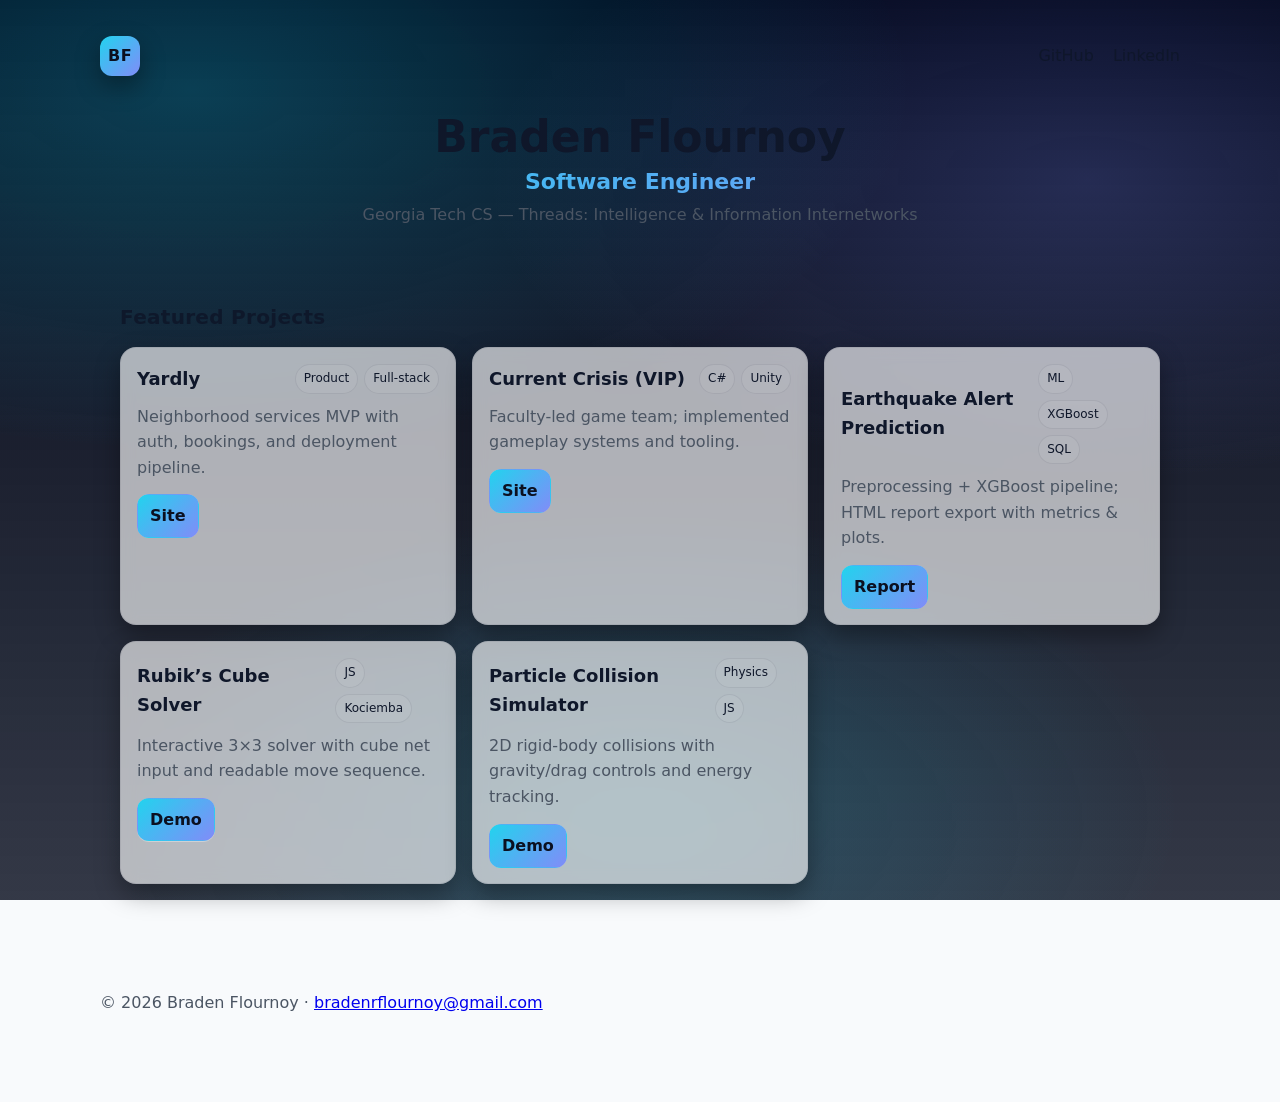
==== index.html @ 8c4d8ef6 "Update index.html" ====
<!doctype html>
<html lang="en">
<head>
  <meta charset="utf-8" />
  <meta name="viewport" content="width=device-width, initial-scale=1" />
  <title>Braden Flournoy — Portfolio</title>
  <meta name="description" content="Braden Flournoy · Georgia Tech CS — Projects and links." />
  <link rel="stylesheet" href="style.css" />
  <link rel="icon" href="data:image/svg+xml,%3Csvg xmlns='http://www.w3.org/2000/svg' width='64' height='64'%3E%3Ccircle cx='32' cy='32' r='30' fill='%230ea5e9'/%3E%3Ctext x='32' y='38' text-anchor='middle' font-size='28' fill='white' font-family='system-ui,sans-serif'%3EB%3C/text%3E%3C/svg%3E">
</head>
<body>
  <div class="bg"></div>
  <header class="site-header container">
    <nav class="nav">
      <a class="brand" href="/">BF</a>
      <div class="nav-links">
        <a href="https://github.com/bradenrflournoy" class="link">GitHub</a>
        <a href="https://linkedin.com/in/bradenrflournoy" class="link">LinkedIn</a>
      </div>
    </nav>

    <section class="hero">
      <h1 class="title">
        Braden Flournoy
        <span class="grad">Software Engineer</span>
      </h1>
      <p class="subtitle">Georgia Tech CS — Threads: Intelligence &amp; Information Internetworks</p>
      <!-- CTA removed per request -->
    </section>
  </header>

  <main class="container" id="projects">
    <h2 class="section-title">Featured Projects</h2>

    <section class="grid">
      <!-- 1) Yardly -->
      <article class="card">
        <div class="card-top">
          <h3 class="card-title">Yardly</h3>
          <div class="tags">
            <span class="tag">Product</span>
            <span class="tag">Full-stack</span>
          </div>
        </div>
        <p class="card-desc">Neighborhood services MVP with auth, bookings, and deployment pipeline.</p>
        <div class="card-actions">
          <a class="btn small primary" href="https://yardlyapp.com/" target="_blank" rel="noopener">Site</a>
        </div>
      </article>

      <!-- 2) Current Crisis (VIP) -->
      <article class="card">
        <div class="card-top">
          <h3 class="card-title">Current Crisis (VIP)</h3>
          <div class="tags">
            <span class="tag">C#</span>
            <span class="tag">Unity</span>
          </div>
        </div>
        <p class="card-desc">Faculty-led game team; implemented gameplay systems and tooling.</p>
        <div class="card-actions">
          <a class="btn small primary" href="https://currentcrisis.net/" target="_blank" rel="noopener">Site</a>
        </div>
      </article>

      <!-- 3) ML Project (Earthquake Alerts) -->
      <article class="card">
        <div class="card-top">
          <h3 class="card-title">Earthquake Alert Prediction</h3>
          <div class="tags">
            <span class="tag">ML</span>
            <span class="tag">XGBoost</span>
            <span class="tag">SQL</span>
          </div>
        </div>
        <p class="card-desc">Preprocessing + XGBoost pipeline; HTML report export with metrics & plots.</p>
        <div class="card-actions">
          <!-- Update this path if your report is at /exports/analysis.html -->
          <a class="btn small primary" href="analysis.html" target="_blank" rel="noopener">Report</a>
        </div>
      </article>

      <!-- 4) Rubik’s Cube Solver -->
      <article class="card">
        <div class="card-top">
          <h3 class="card-title">Rubik’s Cube Solver</h3>
          <div class="tags">
            <span class="tag">JS</span>
            <span class="tag">Kociemba</span>
          </div>
        </div>
        <p class="card-desc">Interactive 3×3 solver with cube net input and readable move sequence.</p>
        <div class="card-actions">
          <!-- If hosted as a separate Pages project, switch to https://YOUR_USERNAME.github.io/rubiks-cube-solver/ -->
          <a class="btn small primary" href="rubiks-cube-solver/" target="_blank" rel="noopener">Demo</a>
        </div>
      </article>

      <!-- 5) Particle Collision Simulator -->
      <article class="card">
        <div class="card-top">
          <h3 class="card-title">Particle Collision Simulator</h3>
          <div class="tags">
            <span class="tag">Physics</span>
            <span class="tag">JS</span>
          </div>
        </div>
        <p class="card-desc">2D rigid-body collisions with gravity/drag controls and energy tracking.</p>
        <div class="card-actions">
          <!-- If hosted as separate Pages project, switch to https://YOUR_USERNAME.github.io/collision-simulator/ -->
          <a class="btn small primary" href="collision-simulator/" target="_blank" rel="noopener">Demo</a>
        </div>
      </article>
    </section>
  </main>

  <footer class="site-footer container">
    <p>© <span id="y"></span> Braden Flournoy · <a class="link" href="mailto:bradenrflournoy@gmail.com">bradenrflournoy@gmail.com</a></p>
  </footer>

  <script>
    document.getElementById('y').textContent = new Date().getFullYear();
  </script>
</body>
</html>
---- style.css ----
/* ====== Base & Theme ====== */
:root{
  --bg: #0b1020;
  --fg: #e5e7eb;
  --muted: #9aa3b2;
  --card: rgba(255,255,255,0.06);
  --stroke: rgba(255,255,255,0.12);
  --brand: #22d3ee;   /* cyan-400 */
  --brand-2: #818cf8; /* indigo-400 */
  --radius: 16px;
  --shadow: 0 10px 25px rgba(0,0,0,0.35);
  --blur: saturate(1.1) blur(8px);
}
@media (prefers-color-scheme: light){
  :root{
    --bg: #f8fafc;
    --fg: #0f172a;
    --muted: #4b5563;
    --card: rgba(255,255,255,0.65);
    --stroke: rgba(15,23,42,0.08);
  }
}

*{ box-sizing: border-box; }
html,body{ height: 100%; }
body{
  margin:0;
  color:var(--fg);
  font: 16px/1.6 ui-sans-serif, system-ui, -apple-system, Segoe UI, Roboto, "Helvetica Neue", Arial, "Noto Sans", "Apple Color Emoji", "Segoe UI Emoji", "Segoe UI Symbol";
  background: var(--bg);
}

/* ====== Background gradient / orbs ====== */
.bg{
  position: fixed; inset:0; z-index:-1;
  background:
    radial-gradient(1200px 600px at 15% 10%, rgba(34,211,238,.25), transparent 60%),
    radial-gradient(1000px 500px at 85% 20%, rgba(129,140,248,.22), transparent 60%),
    radial-gradient(900px 500px at 50% 90%, rgba(34,211,238,.18), transparent 60%),
    linear-gradient(180deg, rgba(2,6,23,1) 0%, rgba(2,8,23,.8) 100%);
  filter: saturate(1.1);
}
@media (prefers-reduced-motion: no-preference){
  .bg{ animation: float 18s ease-in-out infinite alternate; }
  @keyframes float{
    0%{ filter: saturate(1.0) hue-rotate(0deg); }
    100%{ filter: saturate(1.2) hue-rotate(10deg); }
  }
}

/* ====== Layout ====== */
.container{ max-width: 1080px; margin: 0 auto; padding: 0 20px; }
.site-header{ padding: 36px 0 20px; }
.site-footer{ padding: 40px 0 70px; color: var(--muted); }

/* ====== Nav ====== */
.nav{ display:flex; align-items:center; justify-content:space-between; gap:12px; }
.brand{
  display:inline-grid; place-items:center;
  width:40px; height:40px; border-radius:12px;
  color:#0b1020; background: linear-gradient(135deg,var(--brand),var(--brand-2));
  font-weight:700; text-decoration:none; letter-spacing:0.5px;
  box-shadow: var(--shadow);
}
.nav .link{ color:var(--fg); text-decoration:none; opacity:.9; margin-left:14px; }
.nav .link:hover{ opacity:1; text-decoration:underline; }

/* ====== Hero ====== */
.hero{ text-align:center; padding: 36px 0 16px; }
.title{ font-size: clamp(28px, 4vw, 44px); margin: 0 0 8px; line-height: 1.15; }
.grad{
  display:block;
  font-size: clamp(18px, 2.4vw, 22px);
  background: linear-gradient(90deg, var(--brand), var(--brand-2));
  -webkit-background-clip: text; background-clip: text; color: transparent;
  margin-top: 6px;
}
.subtitle{ color: var(--muted); margin: 8px 0 16px; }
.cta{ display:flex; gap:12px; justify-content:center; flex-wrap:wrap; }

/* ====== Buttons ====== */
.btn{
  --pad: 11px 14px;
  display:inline-block; padding: var(--pad);
  border-radius: 12px; text-decoration:none; font-weight:600;
  transition: transform .16s ease, background .2s ease, border-color .2s ease;
  border:1px solid var(--stroke); color:var(--fg);
  background: rgba(255,255,255,0.04); backdrop-filter: var(--blur);
}
.btn:hover{ transform: translateY(-1px); }
.btn:active{ transform: translateY(0); }
.btn.primary{
  color:#0b1020;
  background: linear-gradient(135deg,var(--brand),var(--brand-2));
  border-color: transparent;
}
.btn.ghost{ background: transparent; }
.btn.small{ --pad: 8px 12px; font-weight:600; }

/* ====== Section Title ====== */
.section-title{ font-size: 20px; letter-spacing:.3px; opacity:.9; margin: 22px 0 14px; }

/* ====== Grid & Cards ====== */
.grid{
  display:grid;
  grid-template-columns: repeat(auto-fit, minmax(260px, 1fr));
  gap: 16px; padding-bottom: 50px;
}
.card{
  border:1px solid var(--stroke);
  background: var(--card);
  border-radius: var(--radius);
  padding: 16px;
  box-shadow: var(--shadow);
  backdrop-filter: var(--blur);
  transform: translateZ(0); /* hint for smoother hover */
  transition: transform .16s ease, box-shadow .2s ease, border-color .2s ease;
}
.card:hover{ transform: translateY(-3px); border-color: rgba(255,255,255,.22); }
.card-top{ display:flex; align-items:center; justify-content:space-between; gap:10px; }
.card-title{ margin:0; font-size: 18px; }
.card-desc{ margin: 10px 0 14px; color: var(--muted); }
.card-actions{ display:flex; gap:10px; flex-wrap:wrap; }

.tags{ display:flex; gap:6px; flex-wrap:wrap; }
.tag{
  font-size:12px; padding:4px 8px; border-radius:999px;
  color: var(--fg);
  border:1px solid var(--stroke);
  background: rgba(255,255,255,0.05);
}

/* ====== Small screens ====== */
@media (max-width: 560px){
  .nav .link{ margin-left:10px; }
  .card{ padding:14px; }
}

/* ====== Accessibility niceties ====== */
@media (prefers-reduced-motion: reduce){
  *{ transition: none !important; animation: none !important; }
}
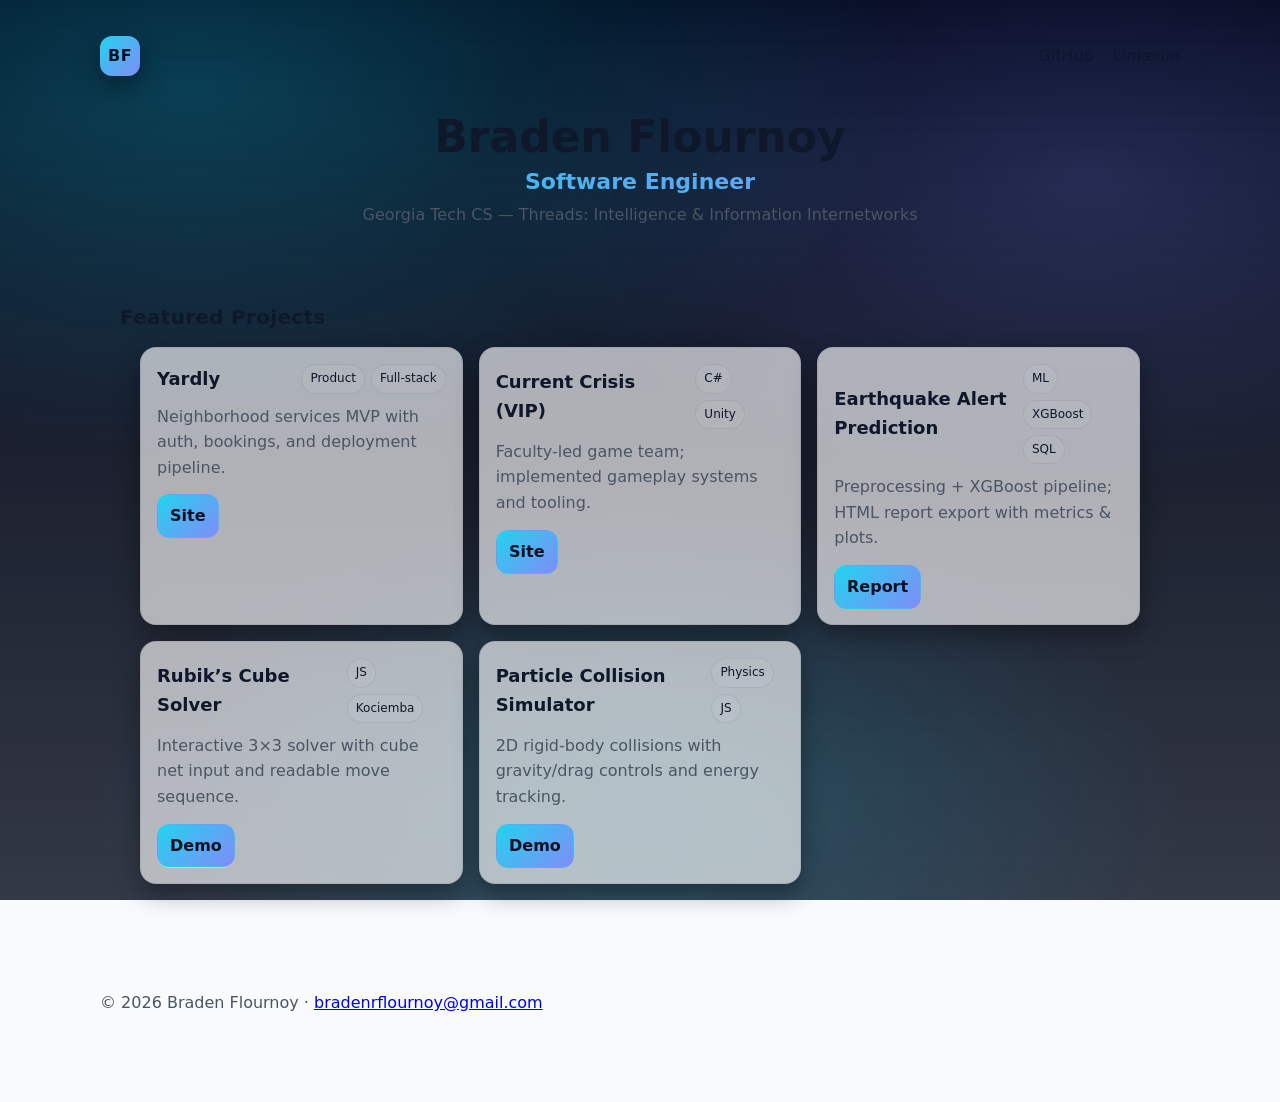
==== commit eb331a74: "Update index.html" ====
--- a/index.html
+++ b/index.html
@@ -25,7 +25,6 @@
         <span class="grad">Software Engineer</span>
       </h1>
       <p class="subtitle">Georgia Tech CS — Threads: Intelligence &amp; Information Internetworks</p>
-      <!-- CTA removed per request -->
     </section>
   </header>
 
@@ -75,8 +74,7 @@
         </div>
         <p class="card-desc">Preprocessing + XGBoost pipeline; HTML report export with metrics & plots.</p>
         <div class="card-actions">
-          <!-- Update this path if your report is at /exports/analysis.html -->
-          <a class="btn small primary" href="analysis.html" target="_blank" rel="noopener">Report</a>
+          <a class="btn small primary" href="earthquake-alert-prediction/exports/analysis.html" target="_blank" rel="noopener">Report</a>
         </div>
       </article>
 
@@ -91,7 +89,6 @@
         </div>
         <p class="card-desc">Interactive 3×3 solver with cube net input and readable move sequence.</p>
         <div class="card-actions">
-          <!-- If hosted as a separate Pages project, switch to https://YOUR_USERNAME.github.io/rubiks-cube-solver/ -->
           <a class="btn small primary" href="rubiks-cube-solver/" target="_blank" rel="noopener">Demo</a>
         </div>
       </article>
@@ -107,7 +104,6 @@
         </div>
         <p class="card-desc">2D rigid-body collisions with gravity/drag controls and energy tracking.</p>
         <div class="card-actions">
-          <!-- If hosted as separate Pages project, switch to https://YOUR_USERNAME.github.io/collision-simulator/ -->
           <a class="btn small primary" href="collision-simulator/" target="_blank" rel="noopener">Demo</a>
         </div>
       </article>
--- a/style.css
+++ b/style.css
@@ -102,9 +102,15 @@
 
 /* ====== Grid & Cards ====== */
 .grid{
-  display:grid;
-  grid-template-columns: repeat(auto-fit, minmax(260px, 1fr));
-  gap: 16px; padding-bottom: 50px;
+  display: grid;
+  /* wider min track => at most 3 columns inside your 1080px container */
+  grid-template-columns: repeat(auto-fit, minmax(320px, 1fr));
+  gap: 16px;
+
+  /* center the whole grid block */
+  max-width: 1000px;      /* ~3 * 320 + gaps */
+  margin: 0 auto 50px;    /* centers within the page */
+  justify-content: center;
 }
 .card{
   border:1px solid var(--stroke);
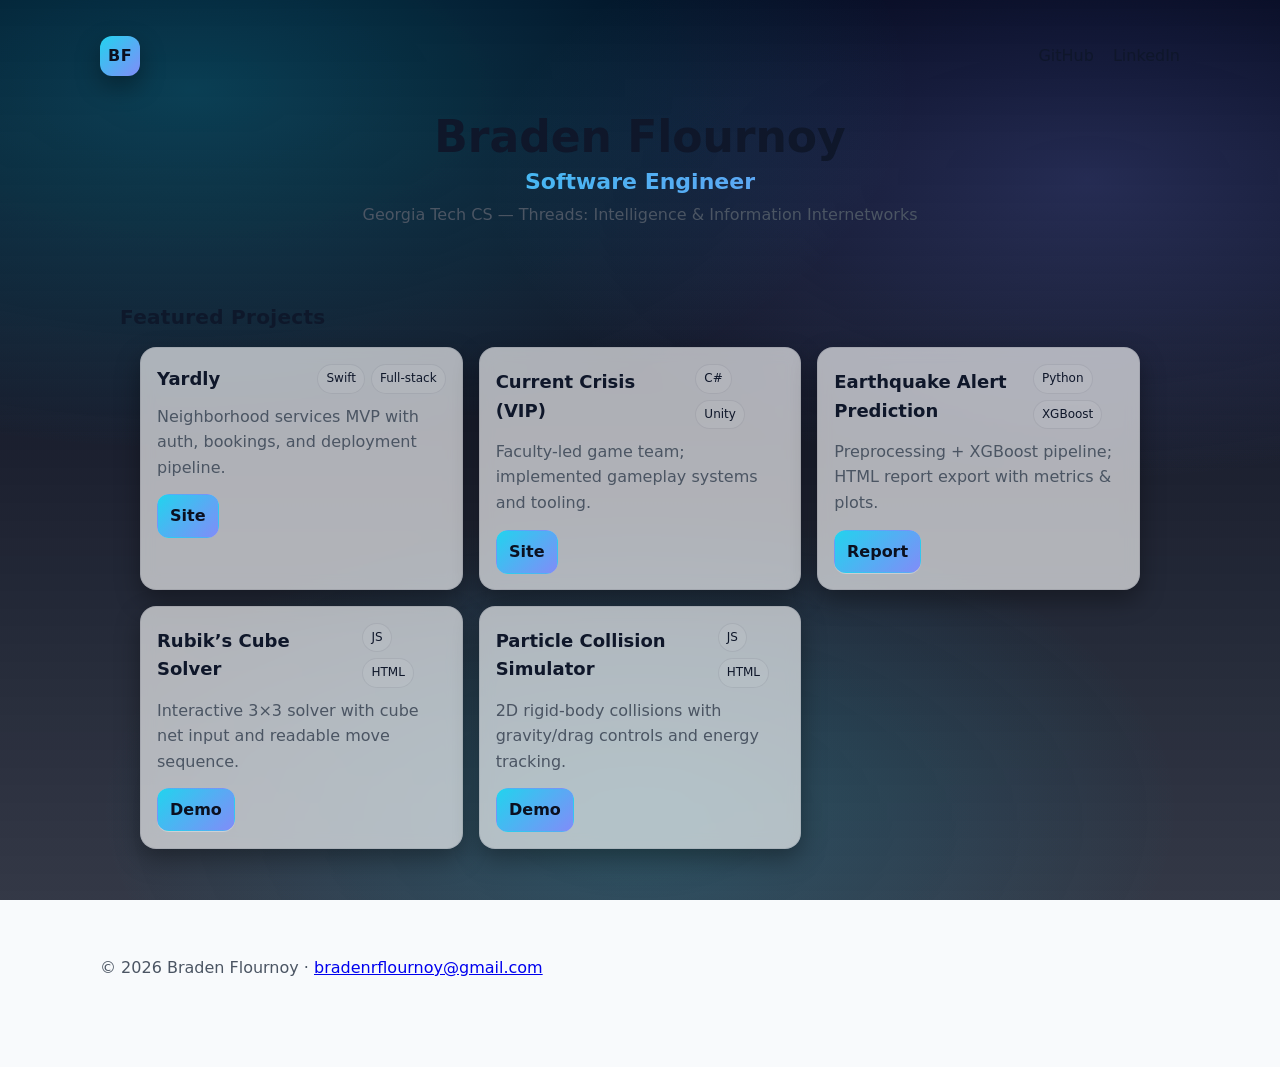
==== commit 5a0be5fb: "Update index.html" ====
--- a/index.html
+++ b/index.html
@@ -37,7 +37,7 @@
         <div class="card-top">
           <h3 class="card-title">Yardly</h3>
           <div class="tags">
-            <span class="tag">Product</span>
+            <span class="tag">Swift</span>
             <span class="tag">Full-stack</span>
           </div>
         </div>
@@ -67,9 +67,8 @@
         <div class="card-top">
           <h3 class="card-title">Earthquake Alert Prediction</h3>
           <div class="tags">
-            <span class="tag">ML</span>
+            <span class="tag">Python</span>
             <span class="tag">XGBoost</span>
-            <span class="tag">SQL</span>
           </div>
         </div>
         <p class="card-desc">Preprocessing + XGBoost pipeline; HTML report export with metrics & plots.</p>
@@ -84,7 +83,7 @@
           <h3 class="card-title">Rubik’s Cube Solver</h3>
           <div class="tags">
             <span class="tag">JS</span>
-            <span class="tag">Kociemba</span>
+            <span class="tag">HTML</span>
           </div>
         </div>
         <p class="card-desc">Interactive 3×3 solver with cube net input and readable move sequence.</p>
@@ -98,8 +97,8 @@
         <div class="card-top">
           <h3 class="card-title">Particle Collision Simulator</h3>
           <div class="tags">
-            <span class="tag">Physics</span>
             <span class="tag">JS</span>
+            <span class="tag">HTML</span>
           </div>
         </div>
         <p class="card-desc">2D rigid-body collisions with gravity/drag controls and energy tracking.</p>
--- a/style.css
+++ b/style.css
@@ -5,8 +5,8 @@
   --muted: #9aa3b2;
   --card: rgba(255,255,255,0.06);
   --stroke: rgba(255,255,255,0.12);
-  --brand: #22d3ee;   /* cyan-400 */
-  --brand-2: #818cf8; /* indigo-400 */
+  --brand: #22d3ee;
+  --brand-2: #818cf8;
   --radius: 16px;
   --shadow: 0 10px 25px rgba(0,0,0,0.35);
   --blur: saturate(1.1) blur(8px);
@@ -103,13 +103,10 @@
 /* ====== Grid & Cards ====== */
 .grid{
   display: grid;
-  /* wider min track => at most 3 columns inside your 1080px container */
   grid-template-columns: repeat(auto-fit, minmax(320px, 1fr));
   gap: 16px;
-
-  /* center the whole grid block */
-  max-width: 1000px;      /* ~3 * 320 + gaps */
-  margin: 0 auto 50px;    /* centers within the page */
+  max-width: 1000px;
+  margin: 0 auto 50px;
   justify-content: center;
 }
 .card{
@@ -119,7 +116,7 @@
   padding: 16px;
   box-shadow: var(--shadow);
   backdrop-filter: var(--blur);
-  transform: translateZ(0); /* hint for smoother hover */
+  transform: translateZ(0);
   transition: transform .16s ease, box-shadow .2s ease, border-color .2s ease;
 }
 .card:hover{ transform: translateY(-3px); border-color: rgba(255,255,255,.22); }
@@ -127,7 +124,6 @@
 .card-title{ margin:0; font-size: 18px; }
 .card-desc{ margin: 10px 0 14px; color: var(--muted); }
 .card-actions{ display:flex; gap:10px; flex-wrap:wrap; }
-
 .tags{ display:flex; gap:6px; flex-wrap:wrap; }
 .tag{
   font-size:12px; padding:4px 8px; border-radius:999px;
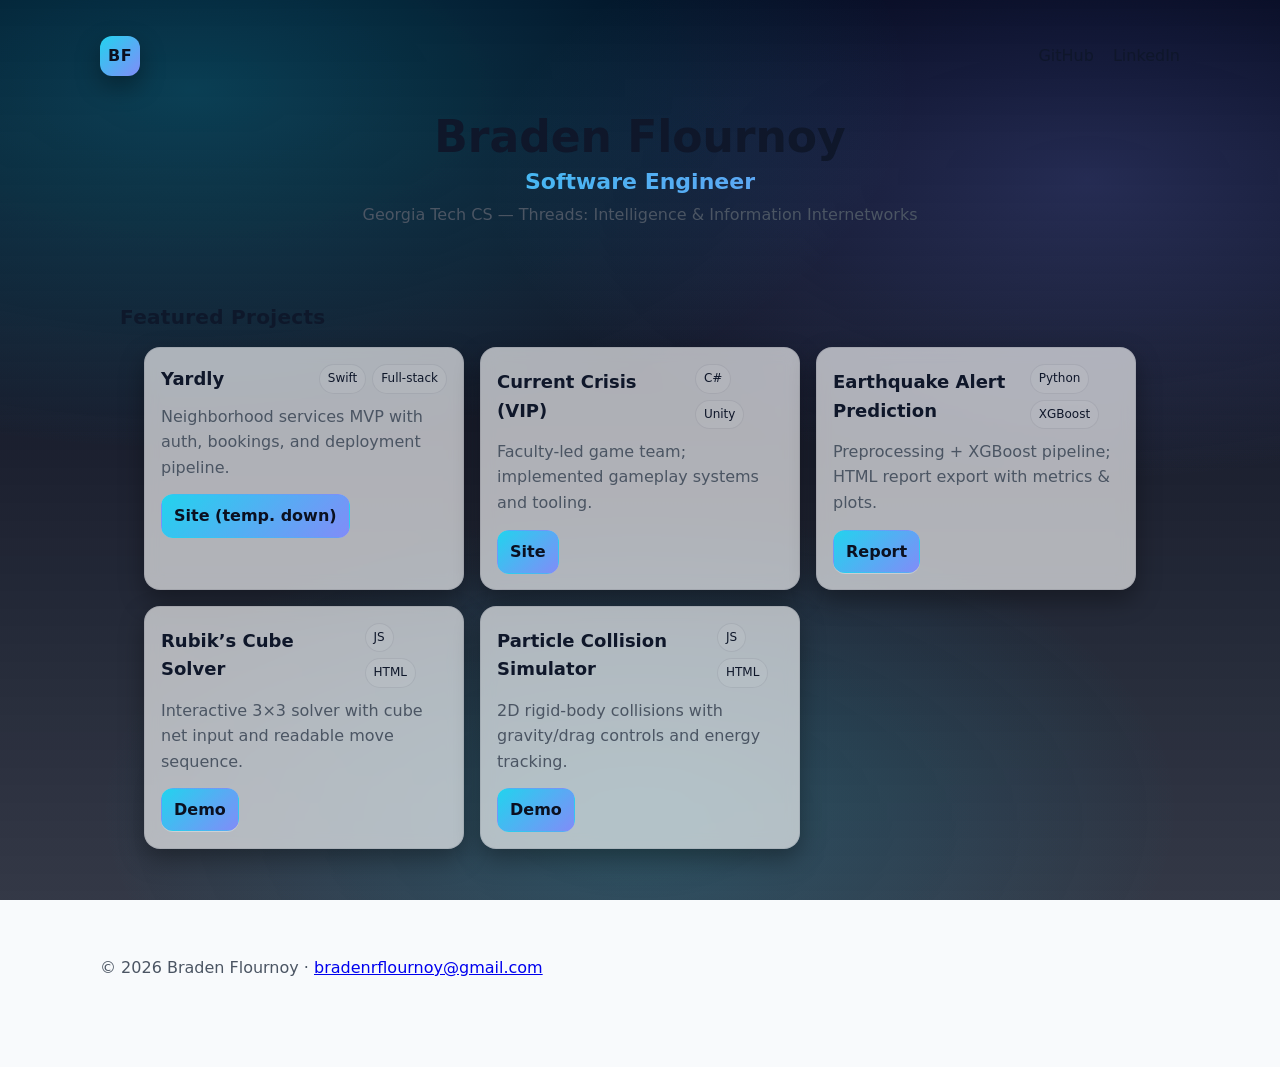
==== commit ac889d03: "Update index.html" ====
--- a/index.html
+++ b/index.html
@@ -43,7 +43,7 @@
         </div>
         <p class="card-desc">Neighborhood services MVP with auth, bookings, and deployment pipeline.</p>
         <div class="card-actions">
-          <a class="btn small primary" href="https://yardlyapp.com/" target="_blank" rel="noopener">Site</a>
+          <a class="btn small primary" href="https://yardlyapp.com/" target="_blank" rel="noopener">Site (temp. down)</a>
         </div>
       </article>
 
@@ -103,7 +103,7 @@
         </div>
         <p class="card-desc">2D rigid-body collisions with gravity/drag controls and energy tracking.</p>
         <div class="card-actions">
-          <a class="btn small primary" href="collision-simulator/" target="_blank" rel="noopener">Demo</a>
+          <a class="btn small primary" href="rudimentary-collision-simulator/" target="_blank" rel="noopener">Demo</a>
         </div>
       </article>
     </section>
--- a/style.css
+++ b/style.css
@@ -103,11 +103,11 @@
 /* ====== Grid & Cards ====== */
 .grid{
   display: grid;
-  grid-template-columns: repeat(auto-fit, minmax(320px, 1fr));
+  grid-template-columns: repeat(auto-fit, minmax(320px, 320px));
   gap: 16px;
-  max-width: 1000px;
+  justify-content: center;
   margin: 0 auto 50px;
-  justify-content: center;
+  max-width: 1080px;
 }
 .card{
   border:1px solid var(--stroke);
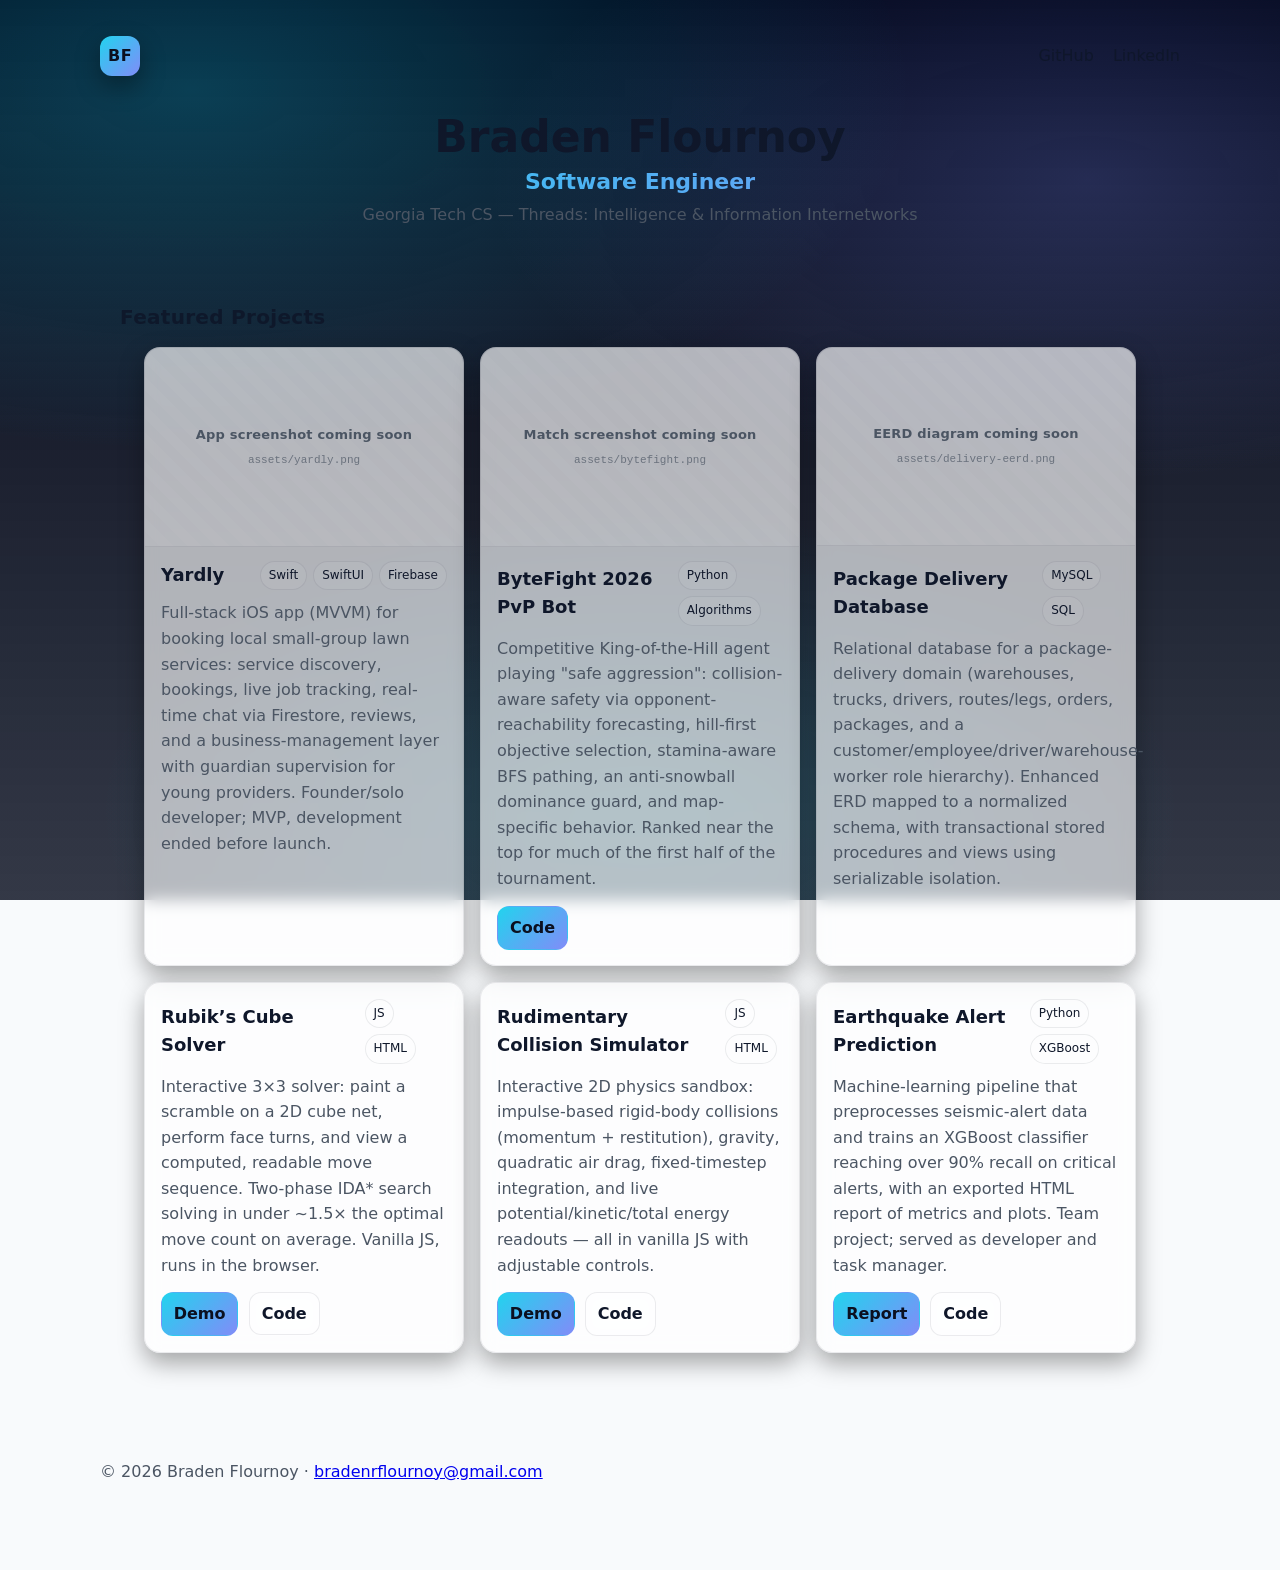
==== commit 4e305e95: "Update project cards: remove Current Crisis, add ByteFight and Delivery DB, add card visuals scaffol" ====
--- a/index.html
+++ b/index.html
@@ -32,37 +32,98 @@
     <h2 class="section-title">Featured Projects</h2>
 
     <section class="grid">
+
       <!-- 1) Yardly -->
       <article class="card">
+        <div class="shot">
+          <div class="shot-ph" role="img" aria-label="Screenshot placeholder: Yardly app screen">
+            <span class="shot-ph-label">App screenshot coming soon</span>
+            <span class="shot-ph-hint">assets/yardly.png</span>
+          </div>
+        </div>
         <div class="card-top">
           <h3 class="card-title">Yardly</h3>
           <div class="tags">
             <span class="tag">Swift</span>
-            <span class="tag">Full-stack</span>
+            <span class="tag">SwiftUI</span>
+            <span class="tag">Firebase</span>
           </div>
         </div>
-        <p class="card-desc">Neighborhood services MVP with auth, bookings, and deployment pipeline.</p>
+        <p class="card-desc">Full-stack iOS app (MVVM) for booking local small-group lawn services: service discovery, bookings, live job tracking, real-time chat via Firestore, reviews, and a business-management layer with guardian supervision for young providers. Founder/solo developer; MVP, development ended before launch.</p>
+      </article>
+
+      <!-- 2) ByteFight 2026 PvP Bot -->
+      <article class="card">
+        <div class="shot">
+          <div class="shot-ph" role="img" aria-label="Screenshot placeholder: ByteFight match in the GUI">
+            <span class="shot-ph-label">Match screenshot coming soon</span>
+            <span class="shot-ph-hint">assets/bytefight.png</span>
+          </div>
+        </div>
+        <div class="card-top">
+          <h3 class="card-title">ByteFight 2026 PvP Bot</h3>
+          <div class="tags">
+            <span class="tag">Python</span>
+            <span class="tag">Algorithms</span>
+          </div>
+        </div>
+        <p class="card-desc">Competitive King-of-the-Hill agent playing "safe aggression": collision-aware safety via opponent-reachability forecasting, hill-first objective selection, stamina-aware BFS pathing, an anti-snowball dominance guard, and map-specific behavior. Ranked near the top for much of the first half of the tournament.</p>
         <div class="card-actions">
-          <a class="btn small primary" href="https://yardlyapp.com/" target="_blank" rel="noopener">Site (temp. down)</a>
+          <a class="btn small primary" href="https://github.com/bradenrflournoy/bytefight-2026-bot" target="_blank" rel="noopener">Code</a>
         </div>
       </article>
 
-      <!-- 2) Current Crisis (VIP) -->
+      <!-- 3) DB Package Delivery System -->
+      <article class="card">
+        <div class="shot">
+          <div class="shot-ph" role="img" aria-label="Screenshot placeholder: Enhanced ERD diagram">
+            <span class="shot-ph-label">EERD diagram coming soon</span>
+            <span class="shot-ph-hint">assets/delivery-eerd.png</span>
+          </div>
+        </div>
+        <div class="card-top">
+          <h3 class="card-title">Package Delivery Database</h3>
+          <div class="tags">
+            <span class="tag">MySQL</span>
+            <span class="tag">SQL</span>
+          </div>
+        </div>
+        <p class="card-desc">Relational database for a package-delivery domain (warehouses, trucks, drivers, routes/legs, orders, packages, and a customer/employee/driver/warehouse-worker role hierarchy). Enhanced ERD mapped to a normalized schema, with transactional stored procedures and views using serializable isolation.</p>
+      </article>
+
+      <!-- 4) Rubik's Cube Solver -->
       <article class="card">
         <div class="card-top">
-          <h3 class="card-title">Current Crisis (VIP)</h3>
+          <h3 class="card-title">Rubik&rsquo;s Cube Solver</h3>
           <div class="tags">
-            <span class="tag">C#</span>
-            <span class="tag">Unity</span>
+            <span class="tag">JS</span>
+            <span class="tag">HTML</span>
           </div>
         </div>
-        <p class="card-desc">Faculty-led game team; implemented gameplay systems and tooling.</p>
+        <p class="card-desc">Interactive 3×3 solver: paint a scramble on a 2D cube net, perform face turns, and view a computed, readable move sequence. Two-phase IDA* search solving in under ~1.5× the optimal move count on average. Vanilla JS, runs in the browser.</p>
         <div class="card-actions">
-          <a class="btn small primary" href="https://currentcrisis.net/" target="_blank" rel="noopener">Site</a>
+          <a class="btn small primary" href="https://bradenrflournoy.github.io/rubiks-cube-solver/" target="_blank" rel="noopener">Demo</a>
+          <a class="btn small" href="https://github.com/bradenrflournoy/rubiks-cube-solver" target="_blank" rel="noopener">Code</a>
         </div>
       </article>
 
-      <!-- 3) ML Project (Earthquake Alerts) -->
+      <!-- 5) Rudimentary Collision Simulator -->
+      <article class="card">
+        <div class="card-top">
+          <h3 class="card-title">Rudimentary Collision Simulator</h3>
+          <div class="tags">
+            <span class="tag">JS</span>
+            <span class="tag">HTML</span>
+          </div>
+        </div>
+        <p class="card-desc">Interactive 2D physics sandbox: impulse-based rigid-body collisions (momentum + restitution), gravity, quadratic air drag, fixed-timestep integration, and live potential/kinetic/total energy readouts — all in vanilla JS with adjustable controls.</p>
+        <div class="card-actions">
+          <a class="btn small primary" href="https://bradenrflournoy.github.io/rudimentary-collision-simulator/" target="_blank" rel="noopener">Demo</a>
+          <a class="btn small" href="https://github.com/bradenrflournoy/rudimentary-collision-simulator" target="_blank" rel="noopener">Code</a>
+        </div>
+      </article>
+
+      <!-- 6) Earthquake Alert Prediction -->
       <article class="card">
         <div class="card-top">
           <h3 class="card-title">Earthquake Alert Prediction</h3>
@@ -71,41 +132,13 @@
             <span class="tag">XGBoost</span>
           </div>
         </div>
-        <p class="card-desc">Preprocessing + XGBoost pipeline; HTML report export with metrics & plots.</p>
+        <p class="card-desc">Machine-learning pipeline that preprocesses seismic-alert data and trains an XGBoost classifier reaching over 90% recall on critical alerts, with an exported HTML report of metrics and plots. Team project; served as developer and task manager.</p>
         <div class="card-actions">
           <a class="btn small primary" href="earthquake-alert-prediction/exports/analysis.html" target="_blank" rel="noopener">Report</a>
+          <a class="btn small" href="https://github.com/bradenrflournoy/earthquake-alert-prediction" target="_blank" rel="noopener">Code</a>
         </div>
       </article>
 
-      <!-- 4) Rubik’s Cube Solver -->
-      <article class="card">
-        <div class="card-top">
-          <h3 class="card-title">Rubik’s Cube Solver</h3>
-          <div class="tags">
-            <span class="tag">JS</span>
-            <span class="tag">HTML</span>
-          </div>
-        </div>
-        <p class="card-desc">Interactive 3×3 solver with cube net input and readable move sequence.</p>
-        <div class="card-actions">
-          <a class="btn small primary" href="rubiks-cube-solver/" target="_blank" rel="noopener">Demo</a>
-        </div>
-      </article>
-
-      <!-- 5) Particle Collision Simulator -->
-      <article class="card">
-        <div class="card-top">
-          <h3 class="card-title">Particle Collision Simulator</h3>
-          <div class="tags">
-            <span class="tag">JS</span>
-            <span class="tag">HTML</span>
-          </div>
-        </div>
-        <p class="card-desc">2D rigid-body collisions with gravity/drag controls and energy tracking.</p>
-        <div class="card-actions">
-          <a class="btn small primary" href="rudimentary-collision-simulator/" target="_blank" rel="noopener">Demo</a>
-        </div>
-      </article>
     </section>
   </main>
 
--- a/style.css
+++ b/style.css
@@ -102,14 +102,15 @@
 
 /* ====== Grid & Cards ====== */
 .grid{
-  display: grid;
-  grid-template-columns: repeat(auto-fit, minmax(320px, 320px));
+  display: flex;
+  flex-wrap: wrap;
   gap: 16px;
   justify-content: center;
+  max-width: 1080px;
   margin: 0 auto 50px;
-  max-width: 1080px;
 }
 .card{
+  width: 320px;
   border:1px solid var(--stroke);
   background: var(--card);
   border-radius: var(--radius);
@@ -118,12 +119,14 @@
   backdrop-filter: var(--blur);
   transform: translateZ(0);
   transition: transform .16s ease, box-shadow .2s ease, border-color .2s ease;
+  display: flex;
+  flex-direction: column;
 }
 .card:hover{ transform: translateY(-3px); border-color: rgba(255,255,255,.22); }
 .card-top{ display:flex; align-items:center; justify-content:space-between; gap:10px; }
 .card-title{ margin:0; font-size: 18px; }
 .card-desc{ margin: 10px 0 14px; color: var(--muted); }
-.card-actions{ display:flex; gap:10px; flex-wrap:wrap; }
+.card-actions{ display:flex; gap:10px; flex-wrap:wrap; margin-top: auto; }
 .tags{ display:flex; gap:6px; flex-wrap:wrap; }
 .tag{
   font-size:12px; padding:4px 8px; border-radius:999px;
@@ -132,10 +135,44 @@
   background: rgba(255,255,255,0.05);
 }
 
+/* ====== Card screenshot / placeholder ====== */
+.shot{
+  margin: -16px -16px 14px;      /* bleed to the card edges */
+  border-top-left-radius: var(--radius);
+  border-top-right-radius: var(--radius);
+  overflow: hidden;
+  aspect-ratio: 16 / 10;
+  background: rgba(255,255,255,0.03);
+}
+.shot img{
+  display:block; width:100%; height:100%;
+  object-fit: cover;
+}
+/* Empty-state frame shown until a real screenshot is dropped in.
+   To use a real image, replace the .shot-ph <div> in index.html with:
+   <img src="assets/<name>.png" alt="..."> */
+.shot-ph{
+  width:100%; height:100%;
+  display:flex; flex-direction:column; align-items:center; justify-content:center; gap:6px;
+  text-align:center; padding: 10px;
+  color: var(--muted);
+  background:
+    repeating-linear-gradient(45deg,
+      rgba(255,255,255,0.03) 0, rgba(255,255,255,0.03) 10px,
+      rgba(255,255,255,0.06) 10px, rgba(255,255,255,0.06) 20px);
+  border-bottom: 1px solid var(--stroke);
+}
+.shot-ph-label{ font-size:13px; font-weight:600; letter-spacing:.2px; }
+.shot-ph-hint{
+  font-size:11px; opacity:.7;
+  font-family: ui-monospace, SFMono-Regular, Menlo, Consolas, monospace;
+}
+
 /* ====== Small screens ====== */
 @media (max-width: 560px){
   .nav .link{ margin-left:10px; }
   .card{ padding:14px; }
+  .shot{ margin: -14px -14px 12px; }
 }
 
 /* ====== Accessibility niceties ====== */
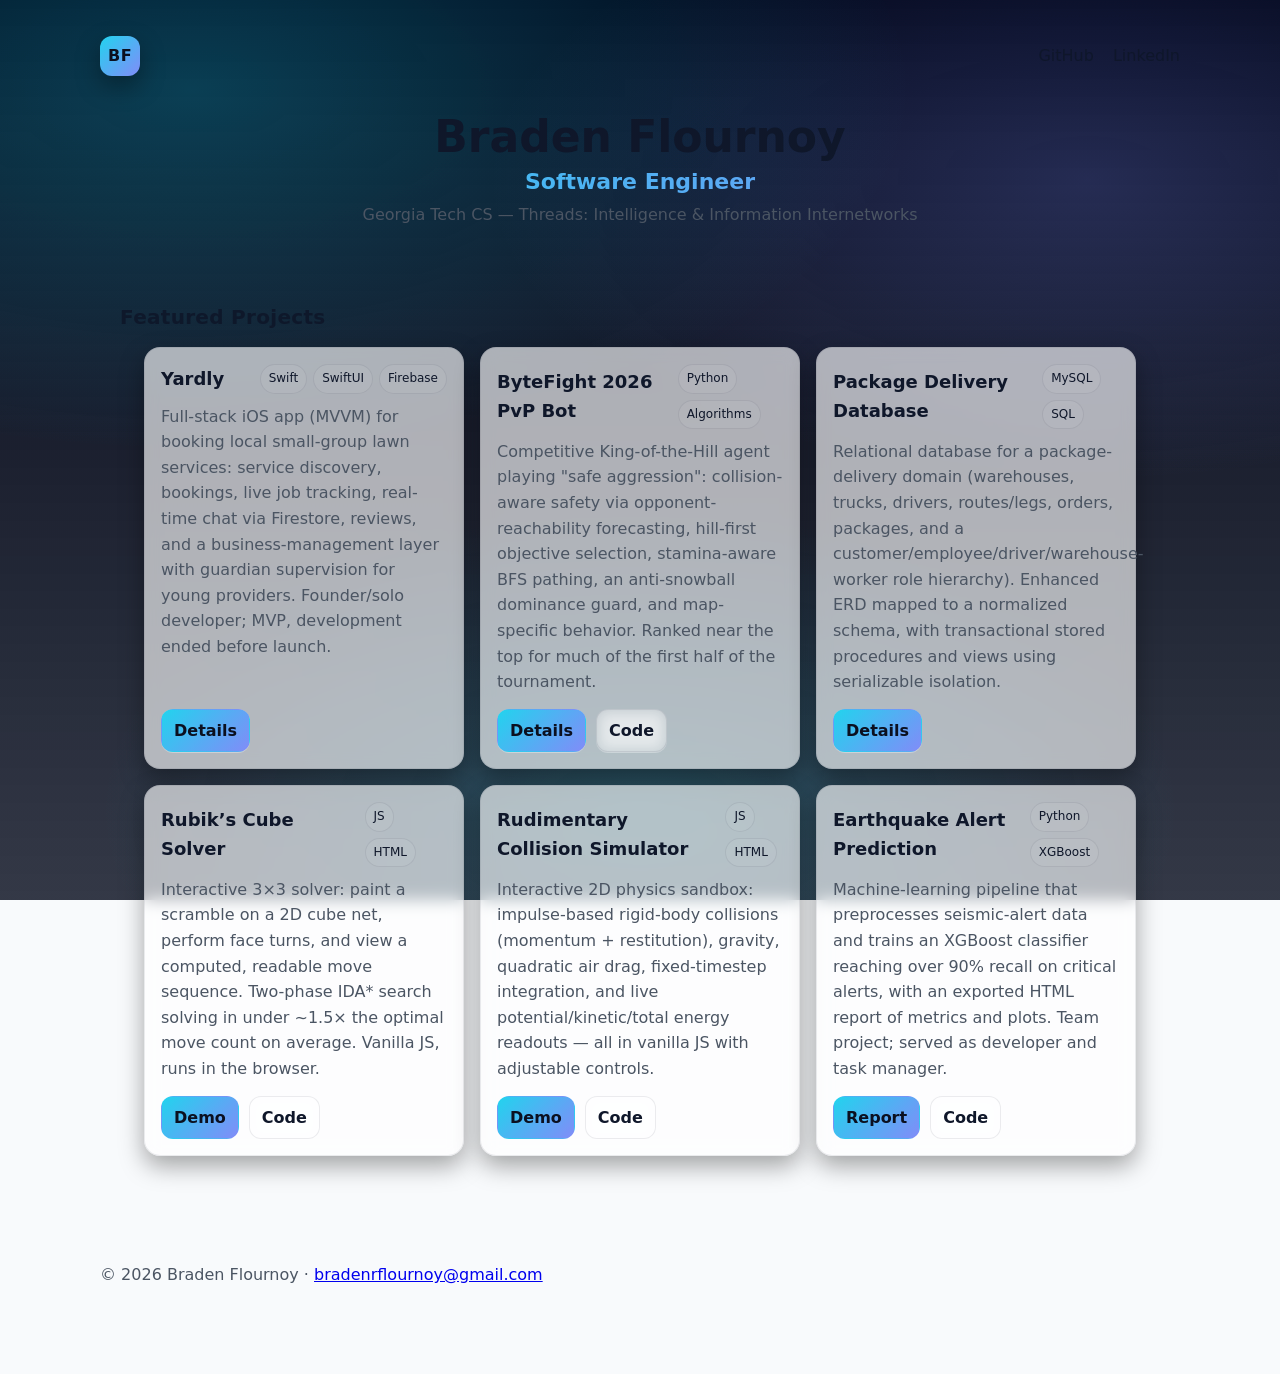
==== commit 4d0dc09a: "Add project detail pages (Yardly, ByteFight, Delivery) with content; link cards; embed EERD PDF; det" ====
--- a/index.html
+++ b/index.html
@@ -35,12 +35,6 @@
 
       <!-- 1) Yardly -->
       <article class="card">
-        <div class="shot">
-          <div class="shot-ph" role="img" aria-label="Screenshot placeholder: Yardly app screen">
-            <span class="shot-ph-label">App screenshot coming soon</span>
-            <span class="shot-ph-hint">assets/yardly.png</span>
-          </div>
-        </div>
         <div class="card-top">
           <h3 class="card-title">Yardly</h3>
           <div class="tags">
@@ -50,16 +44,13 @@
           </div>
         </div>
         <p class="card-desc">Full-stack iOS app (MVVM) for booking local small-group lawn services: service discovery, bookings, live job tracking, real-time chat via Firestore, reviews, and a business-management layer with guardian supervision for young providers. Founder/solo developer; MVP, development ended before launch.</p>
+        <div class="card-actions">
+          <a class="btn small primary" href="projects/yardly.html">Details</a>
+        </div>
       </article>
 
       <!-- 2) ByteFight 2026 PvP Bot -->
       <article class="card">
-        <div class="shot">
-          <div class="shot-ph" role="img" aria-label="Screenshot placeholder: ByteFight match in the GUI">
-            <span class="shot-ph-label">Match screenshot coming soon</span>
-            <span class="shot-ph-hint">assets/bytefight.png</span>
-          </div>
-        </div>
         <div class="card-top">
           <h3 class="card-title">ByteFight 2026 PvP Bot</h3>
           <div class="tags">
@@ -69,18 +60,13 @@
         </div>
         <p class="card-desc">Competitive King-of-the-Hill agent playing "safe aggression": collision-aware safety via opponent-reachability forecasting, hill-first objective selection, stamina-aware BFS pathing, an anti-snowball dominance guard, and map-specific behavior. Ranked near the top for much of the first half of the tournament.</p>
         <div class="card-actions">
-          <a class="btn small primary" href="https://github.com/bradenrflournoy/bytefight-2026-bot" target="_blank" rel="noopener">Code</a>
+          <a class="btn small primary" href="projects/bytefight.html">Details</a>
+          <a class="btn small" href="https://github.com/bradenrflournoy/bytefight-2026-bot" target="_blank" rel="noopener">Code</a>
         </div>
       </article>
 
       <!-- 3) DB Package Delivery System -->
       <article class="card">
-        <div class="shot">
-          <div class="shot-ph" role="img" aria-label="Screenshot placeholder: Enhanced ERD diagram">
-            <span class="shot-ph-label">EERD diagram coming soon</span>
-            <span class="shot-ph-hint">assets/delivery-eerd.png</span>
-          </div>
-        </div>
         <div class="card-top">
           <h3 class="card-title">Package Delivery Database</h3>
           <div class="tags">
@@ -89,6 +75,9 @@
           </div>
         </div>
         <p class="card-desc">Relational database for a package-delivery domain (warehouses, trucks, drivers, routes/legs, orders, packages, and a customer/employee/driver/warehouse-worker role hierarchy). Enhanced ERD mapped to a normalized schema, with transactional stored procedures and views using serializable isolation.</p>
+        <div class="card-actions">
+          <a class="btn small primary" href="projects/delivery.html">Details</a>
+        </div>
       </article>
 
       <!-- 4) Rubik's Cube Solver -->
--- a/style.css
+++ b/style.css
@@ -179,3 +179,32 @@
 @media (prefers-reduced-motion: reduce){
   *{ transition: none !important; animation: none !important; }
 }
+
+/* ====== Project detail pages ====== */
+.detail{ max-width: 820px; }
+.back-link{
+  display:inline-block; margin: 6px 0 18px;
+  color: var(--muted); text-decoration:none; font-size:14px;
+}
+.back-link:hover{ color: var(--fg); text-decoration:underline; }
+.detail-head{ display:flex; flex-wrap:wrap; align-items:center; gap:12px; margin-bottom: 18px; }
+.detail-title{ font-size: clamp(24px, 3.4vw, 34px); margin:0; }
+.hero-shot{
+  margin: 0 0 24px;
+  border:1px solid var(--stroke);
+  border-radius: var(--radius);
+  overflow:hidden;
+  aspect-ratio: 16 / 9;
+  background: rgba(255,255,255,0.03);
+  box-shadow: var(--shadow);
+}
+.hero-shot img{ display:block; width:100%; height:100%; object-fit: cover; }
+.hero-shot .shot-ph{ width:100%; height:100%; }
+.prose{ color: var(--fg); }
+.prose .lede{ color: var(--muted); font-size: 17px; }
+.prose p{ margin: 0 0 14px; }
+.detail-actions{ display:flex; gap:12px; flex-wrap:wrap; margin-top: 24px; }
+.hero-shot--doc{ aspect-ratio: auto; height: 520px; }
+.hero-shot--doc object{ display:block; width:100%; height:100%; border:0; }
+.hero-shot--doc .shot-ph{ width:100%; height:100%; }
+.shot-caption{ margin: -14px 0 24px; font-size: 14px; }
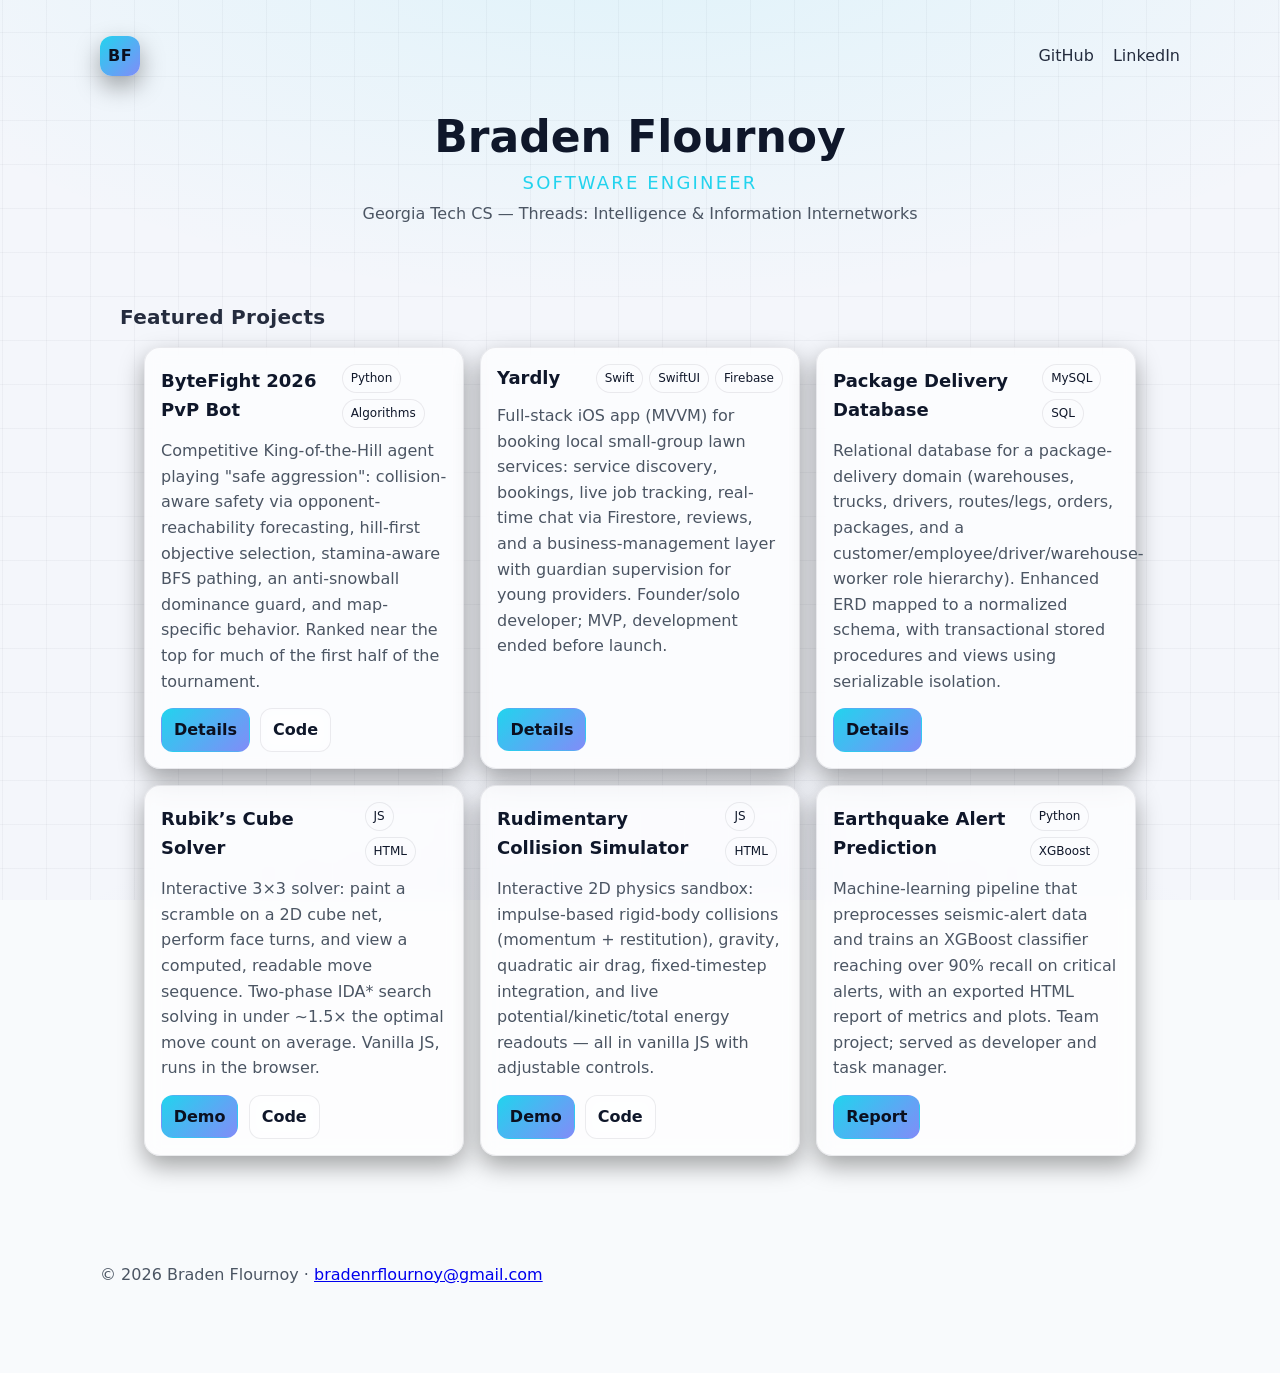
==== commit dd717a2b: "Refresh look: reorder cards by importance, rework background (drop animated orb gradient), calm hero" ====
--- a/index.html
+++ b/index.html
@@ -8,11 +8,11 @@
   <link rel="stylesheet" href="style.css" />
   <link rel="icon" href="data:image/svg+xml,%3Csvg xmlns='http://www.w3.org/2000/svg' width='64' height='64'%3E%3Ccircle cx='32' cy='32' r='30' fill='%230ea5e9'/%3E%3Ctext x='32' y='38' text-anchor='middle' font-size='28' fill='white' font-family='system-ui,sans-serif'%3EB%3C/text%3E%3C/svg%3E">
 </head>
-<body>
+<body id="top">
   <div class="bg"></div>
   <header class="site-header container">
     <nav class="nav">
-      <a class="brand" href="/">BF</a>
+      <a class="brand" href="#top" aria-label="Back to top">BF</a>
       <div class="nav-links">
         <a href="https://github.com/bradenrflournoy" class="link">GitHub</a>
         <a href="https://linkedin.com/in/bradenrflournoy" class="link">LinkedIn</a>
@@ -33,7 +33,25 @@
 
     <section class="grid">
 
-      <!-- 1) Yardly -->
+<!-- 1) ByteFight 2026 PvP Bot -->
+      <article class="card">
+        <div class="card-top">
+          <h3 class="card-title">ByteFight 2026 PvP Bot</h3>
+          <div class="tags">
+            <span class="tag">Python</span>
+            <span class="tag">Algorithms</span>
+          </div>
+        </div>
+        <p class="card-desc">Competitive King-of-the-Hill agent playing "safe aggression": collision-aware safety via opponent-reachability forecasting, hill-first objective selection, stamina-aware BFS pathing, an anti-snowball dominance guard, and map-specific behavior. Ranked near the top for much of the first half of the tournament.</p>
+        <div class="card-actions">
+          <a class="btn small primary" href="projects/bytefight.html">Details</a>
+          <a class="btn small" href="https://github.com/bradenrflournoy/bytefight-2026-bot" target="_blank" rel="noopener">Code</a>
+        </div>
+      </article>
+
+      
+
+<!-- 2) Yardly -->
       <article class="card">
         <div class="card-top">
           <h3 class="card-title">Yardly</h3>
@@ -49,23 +67,9 @@
         </div>
       </article>
 
-      <!-- 2) ByteFight 2026 PvP Bot -->
-      <article class="card">
-        <div class="card-top">
-          <h3 class="card-title">ByteFight 2026 PvP Bot</h3>
-          <div class="tags">
-            <span class="tag">Python</span>
-            <span class="tag">Algorithms</span>
-          </div>
-        </div>
-        <p class="card-desc">Competitive King-of-the-Hill agent playing "safe aggression": collision-aware safety via opponent-reachability forecasting, hill-first objective selection, stamina-aware BFS pathing, an anti-snowball dominance guard, and map-specific behavior. Ranked near the top for much of the first half of the tournament.</p>
-        <div class="card-actions">
-          <a class="btn small primary" href="projects/bytefight.html">Details</a>
-          <a class="btn small" href="https://github.com/bradenrflournoy/bytefight-2026-bot" target="_blank" rel="noopener">Code</a>
-        </div>
-      </article>
+      
 
-      <!-- 3) DB Package Delivery System -->
+<!-- 3) DB Package Delivery System -->
       <article class="card">
         <div class="card-top">
           <h3 class="card-title">Package Delivery Database</h3>
@@ -80,7 +84,9 @@
         </div>
       </article>
 
-      <!-- 4) Rubik's Cube Solver -->
+      
+
+<!-- 4) Rubik's Cube Solver -->
       <article class="card">
         <div class="card-top">
           <h3 class="card-title">Rubik&rsquo;s Cube Solver</h3>
@@ -96,7 +102,9 @@
         </div>
       </article>
 
-      <!-- 5) Rudimentary Collision Simulator -->
+      
+
+<!-- 5) Rudimentary Collision Simulator -->
       <article class="card">
         <div class="card-top">
           <h3 class="card-title">Rudimentary Collision Simulator</h3>
@@ -112,7 +120,9 @@
         </div>
       </article>
 
-      <!-- 6) Earthquake Alert Prediction -->
+      
+
+<!-- 6) Earthquake Alert Prediction -->
       <article class="card">
         <div class="card-top">
           <h3 class="card-title">Earthquake Alert Prediction</h3>
@@ -124,9 +134,10 @@
         <p class="card-desc">Machine-learning pipeline that preprocesses seismic-alert data and trains an XGBoost classifier reaching over 90% recall on critical alerts, with an exported HTML report of metrics and plots. Team project; served as developer and task manager.</p>
         <div class="card-actions">
           <a class="btn small primary" href="earthquake-alert-prediction/exports/analysis.html" target="_blank" rel="noopener">Report</a>
-          <a class="btn small" href="https://github.com/bradenrflournoy/earthquake-alert-prediction" target="_blank" rel="noopener">Code</a>
         </div>
       </article>
+
+    
 
     </section>
   </main>
--- a/style.css
+++ b/style.css
@@ -30,22 +30,31 @@
   background: var(--bg);
 }
 
-/* ====== Background gradient / orbs ====== */
+/* ====== Background: deep base + fine grid + single restrained glow ====== */
 .bg{
   position: fixed; inset:0; z-index:-1;
-  background:
-    radial-gradient(1200px 600px at 15% 10%, rgba(34,211,238,.25), transparent 60%),
-    radial-gradient(1000px 500px at 85% 20%, rgba(129,140,248,.22), transparent 60%),
-    radial-gradient(900px 500px at 50% 90%, rgba(34,211,238,.18), transparent 60%),
-    linear-gradient(180deg, rgba(2,6,23,1) 0%, rgba(2,8,23,.8) 100%);
-  filter: saturate(1.1);
-}
-@media (prefers-reduced-motion: no-preference){
-  .bg{ animation: float 18s ease-in-out infinite alternate; }
-  @keyframes float{
-    0%{ filter: saturate(1.0) hue-rotate(0deg); }
-    100%{ filter: saturate(1.2) hue-rotate(10deg); }
+  background-color: #0a0e1a;
+  background-image:
+    radial-gradient(120% 80% at 50% -10%, rgba(34,211,238,.10), transparent 55%),
+    linear-gradient(rgba(255,255,255,.020) 1px, transparent 1px),
+    linear-gradient(90deg, rgba(255,255,255,.020) 1px, transparent 1px);
+  background-size: 100% 100%, 44px 44px, 44px 44px;
+  background-position: center top, center, center;
+}
+.bg::after{
+  content:""; position:absolute; inset:0;
+  background: radial-gradient(90% 60% at 50% 120%, rgba(129,140,248,.08), transparent 60%);
+  pointer-events:none;
+}
+@media (prefers-color-scheme: light){
+  .bg{
+    background-color: #f4f6fb;
+    background-image:
+      radial-gradient(120% 80% at 50% -10%, rgba(34,211,238,.10), transparent 55%),
+      linear-gradient(rgba(15,23,42,.035) 1px, transparent 1px),
+      linear-gradient(90deg, rgba(15,23,42,.035) 1px, transparent 1px);
   }
+  .bg::after{ background: radial-gradient(90% 60% at 50% 120%, rgba(129,140,248,.06), transparent 60%); }
 }
 
 /* ====== Layout ====== */
@@ -70,10 +79,12 @@
 .title{ font-size: clamp(28px, 4vw, 44px); margin: 0 0 8px; line-height: 1.15; }
 .grad{
   display:block;
-  font-size: clamp(18px, 2.4vw, 22px);
-  background: linear-gradient(90deg, var(--brand), var(--brand-2));
-  -webkit-background-clip: text; background-clip: text; color: transparent;
-  margin-top: 6px;
+  font-size: clamp(15px, 2vw, 18px);
+  font-weight: 500;
+  letter-spacing: .12em;
+  text-transform: uppercase;
+  color: var(--brand);
+  margin-top: 10px;
 }
 .subtitle{ color: var(--muted); margin: 8px 0 16px; }
 .cta{ display:flex; gap:12px; justify-content:center; flex-wrap:wrap; }
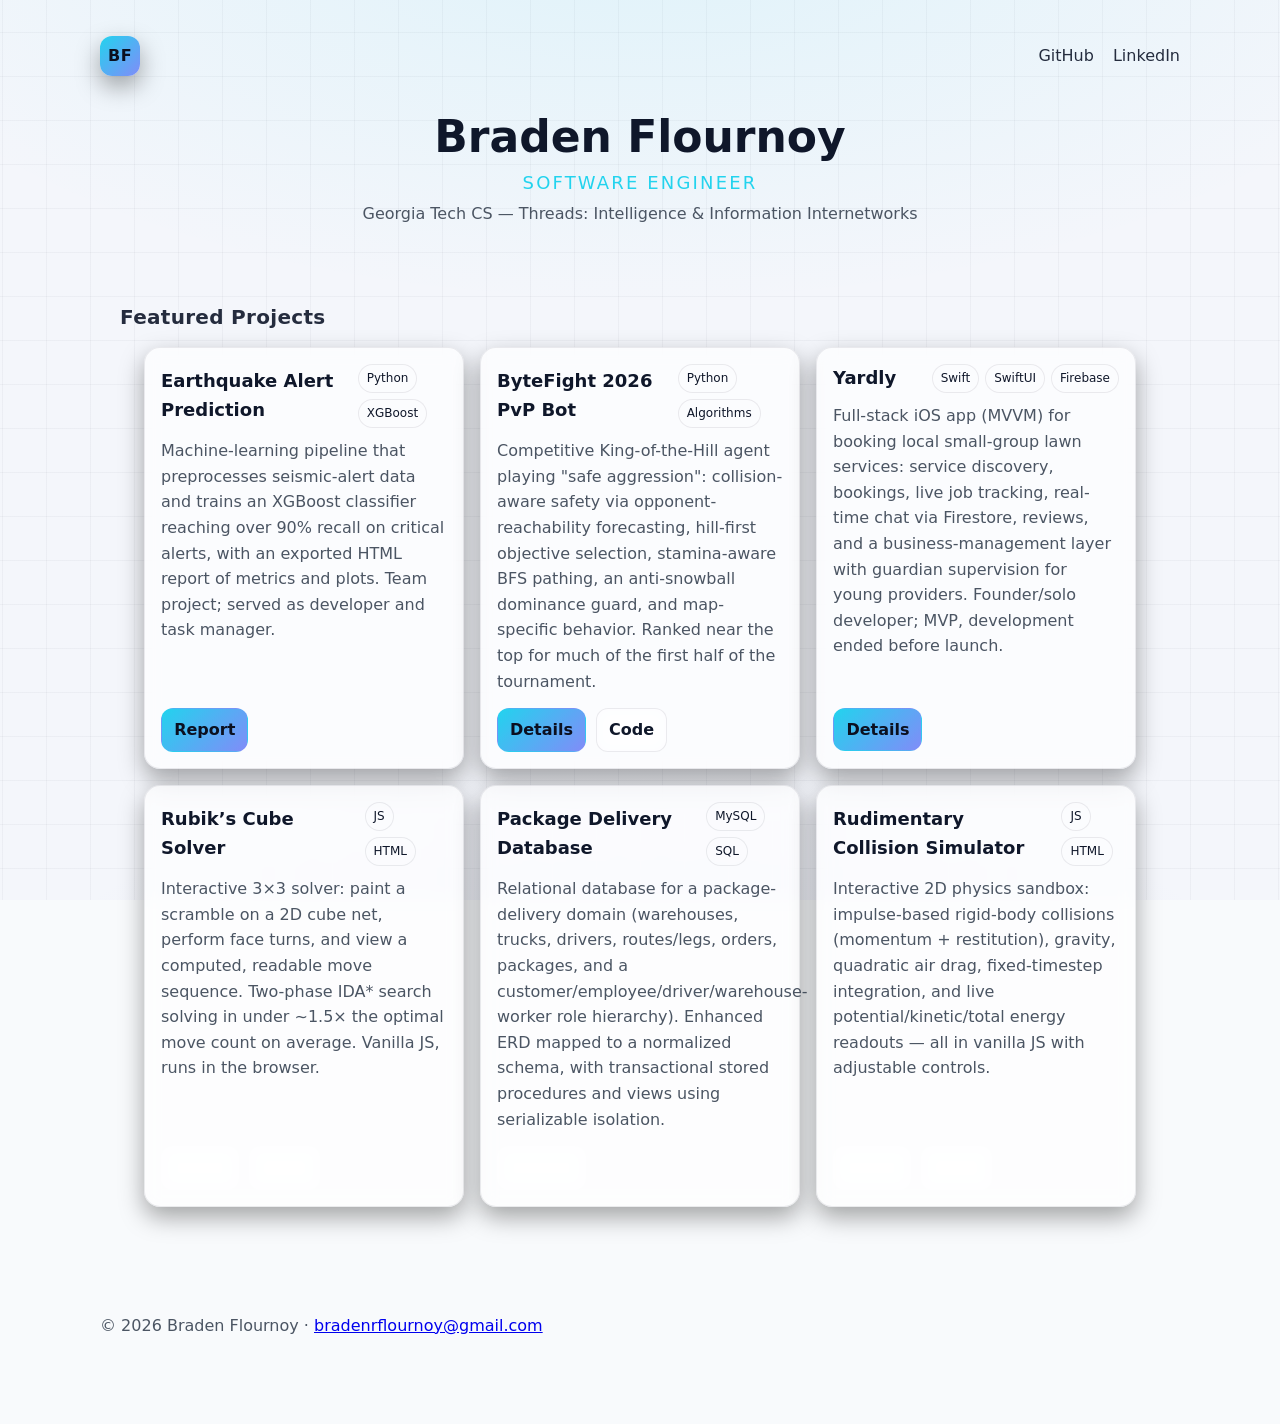
==== commit bf48c4ed: "Reorder cards; wire real Yardly/ByteFight visuals with captions; show full images without cropping" ====
--- a/index.html
+++ b/index.html
@@ -33,7 +33,26 @@
 
     <section class="grid">
 
-<!-- 1) ByteFight 2026 PvP Bot -->
+<!-- 1) Earthquake Alert Prediction -->
+      <article class="card">
+        <div class="card-top">
+          <h3 class="card-title">Earthquake Alert Prediction</h3>
+          <div class="tags">
+            <span class="tag">Python</span>
+            <span class="tag">XGBoost</span>
+          </div>
+        </div>
+        <p class="card-desc">Machine-learning pipeline that preprocesses seismic-alert data and trains an XGBoost classifier reaching over 90% recall on critical alerts, with an exported HTML report of metrics and plots. Team project; served as developer and task manager.</p>
+        <div class="card-actions">
+          <a class="btn small primary" href="earthquake-alert-prediction/exports/analysis.html" target="_blank" rel="noopener">Report</a>
+        </div>
+      </article>
+
+    
+
+    
+
+<!-- 2) ByteFight 2026 PvP Bot -->
       <article class="card">
         <div class="card-top">
           <h3 class="card-title">ByteFight 2026 PvP Bot</h3>
@@ -51,7 +70,7 @@
 
       
 
-<!-- 2) Yardly -->
+<!-- 3) Yardly -->
       <article class="card">
         <div class="card-top">
           <h3 class="card-title">Yardly</h3>
@@ -64,23 +83,6 @@
         <p class="card-desc">Full-stack iOS app (MVVM) for booking local small-group lawn services: service discovery, bookings, live job tracking, real-time chat via Firestore, reviews, and a business-management layer with guardian supervision for young providers. Founder/solo developer; MVP, development ended before launch.</p>
         <div class="card-actions">
           <a class="btn small primary" href="projects/yardly.html">Details</a>
-        </div>
-      </article>
-
-      
-
-<!-- 3) DB Package Delivery System -->
-      <article class="card">
-        <div class="card-top">
-          <h3 class="card-title">Package Delivery Database</h3>
-          <div class="tags">
-            <span class="tag">MySQL</span>
-            <span class="tag">SQL</span>
-          </div>
-        </div>
-        <p class="card-desc">Relational database for a package-delivery domain (warehouses, trucks, drivers, routes/legs, orders, packages, and a customer/employee/driver/warehouse-worker role hierarchy). Enhanced ERD mapped to a normalized schema, with transactional stored procedures and views using serializable isolation.</p>
-        <div class="card-actions">
-          <a class="btn small primary" href="projects/delivery.html">Details</a>
         </div>
       </article>
 
@@ -104,7 +106,24 @@
 
       
 
-<!-- 5) Rudimentary Collision Simulator -->
+<!-- 5) DB Package Delivery System -->
+      <article class="card">
+        <div class="card-top">
+          <h3 class="card-title">Package Delivery Database</h3>
+          <div class="tags">
+            <span class="tag">MySQL</span>
+            <span class="tag">SQL</span>
+          </div>
+        </div>
+        <p class="card-desc">Relational database for a package-delivery domain (warehouses, trucks, drivers, routes/legs, orders, packages, and a customer/employee/driver/warehouse-worker role hierarchy). Enhanced ERD mapped to a normalized schema, with transactional stored procedures and views using serializable isolation.</p>
+        <div class="card-actions">
+          <a class="btn small primary" href="projects/delivery.html">Details</a>
+        </div>
+      </article>
+
+      
+
+<!-- 6) Rudimentary Collision Simulator -->
       <article class="card">
         <div class="card-top">
           <h3 class="card-title">Rudimentary Collision Simulator</h3>
@@ -122,23 +141,6 @@
 
       
 
-<!-- 6) Earthquake Alert Prediction -->
-      <article class="card">
-        <div class="card-top">
-          <h3 class="card-title">Earthquake Alert Prediction</h3>
-          <div class="tags">
-            <span class="tag">Python</span>
-            <span class="tag">XGBoost</span>
-          </div>
-        </div>
-        <p class="card-desc">Machine-learning pipeline that preprocesses seismic-alert data and trains an XGBoost classifier reaching over 90% recall on critical alerts, with an exported HTML report of metrics and plots. Team project; served as developer and task manager.</p>
-        <div class="card-actions">
-          <a class="btn small primary" href="earthquake-alert-prediction/exports/analysis.html" target="_blank" rel="noopener">Report</a>
-        </div>
-      </article>
-
-    
-
     </section>
   </main>
 
--- a/style.css
+++ b/style.css
@@ -205,11 +205,12 @@
   border:1px solid var(--stroke);
   border-radius: var(--radius);
   overflow:hidden;
-  aspect-ratio: 16 / 9;
   background: rgba(255,255,255,0.03);
   box-shadow: var(--shadow);
 }
-.hero-shot img{ display:block; width:100%; height:100%; object-fit: cover; }
+.hero-shot img{ display:block; width:100%; height:auto; }
+/* placeholder frames still want a fixed ratio */
+.hero-shot:has(.shot-ph){ aspect-ratio: 16 / 9; }
 .hero-shot .shot-ph{ width:100%; height:100%; }
 .prose{ color: var(--fg); }
 .prose .lede{ color: var(--muted); font-size: 17px; }
